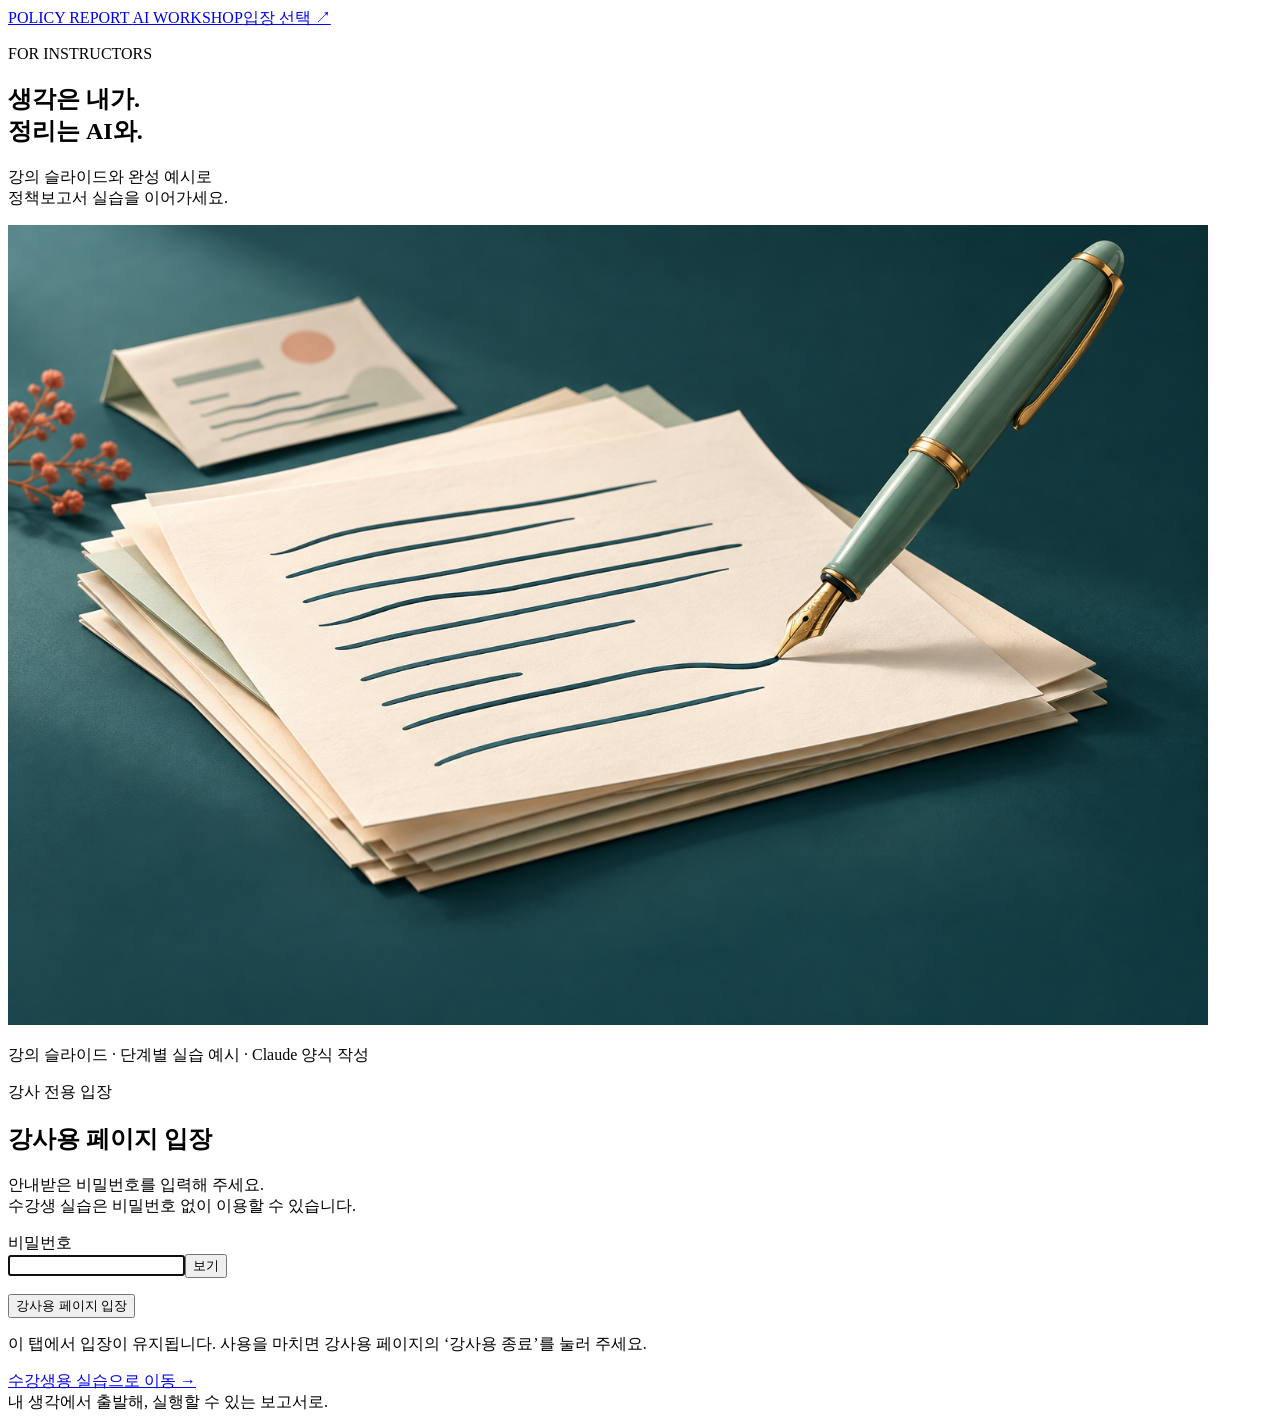
==== instructor-login.html @ c20743fd "Separate student six-step flow and instructor entry" ====
<!doctype html>
<html lang="ko">
<head>
  <meta charset="utf-8">
  <meta name="viewport" content="width=device-width, initial-scale=1">
  <meta name="theme-color" content="#123e3d">
  <meta name="robots" content="noindex">
  <title>강사용 입장 | AI와 함께 쓰는 정책보고서</title>
  <link rel="stylesheet" href="assets/css/instructor-login.css">
  <script src="assets/js/instructor-access.js"></script>
  <script src="assets/js/instructor-login.js" defer></script>
</head>
<body>
  <header class="login-header"><a class="login-brand" href="index.html">POLICY REPORT <span>AI WORKSHOP</span></a><a class="back-link" href="index.html">입장 선택 <span aria-hidden="true">↗</span></a></header>
  <main class="login-main">
    <section class="login-story" aria-label="강사용 안내">
      <p class="eyebrow">FOR INSTRUCTORS</p>
      <h1>생각은 내가.<br>정리는 AI와.</h1>
      <p class="story-description">강의 슬라이드와 완성 예시로<br>정책보고서 실습을 이어가세요.</p>
      <img src="images/steps/step-6.webp" alt="정책보고서 작성을 상징하는 문서 이미지" width="1200" height="800">
      <p class="story-caption">강의 슬라이드 · 단계별 실습 예시 · Claude 양식 작성</p>
    </section>
    <section class="login-panel" aria-labelledby="login-heading">
      <div class="login-copy"><p class="eyebrow">강사 전용 입장</p><h2 id="login-heading">강사용 페이지 입장</h2><p>안내받은 비밀번호를 입력해 주세요.<br>수강생 실습은 비밀번호 없이 이용할 수 있습니다.</p></div>
      <form id="instructor-login-form" class="login-form" aria-busy="false">
        <label for="instructor-password">비밀번호</label>
        <div class="password-field"><input id="instructor-password" type="password" autocomplete="current-password" required aria-describedby="login-error login-session-note" autofocus><button id="password-toggle" type="button" aria-pressed="false" aria-label="비밀번호 표시 전환">보기</button></div>
        <p id="login-error" class="login-error" role="alert" aria-live="polite"></p>
        <button id="instructor-login-submit" class="login-submit" type="submit">강사용 페이지 입장</button>
        <p id="login-session-note" class="session-note">이 탭에서 입장이 유지됩니다. 사용을 마치면 강사용 페이지의 ‘강사용 종료’를 눌러 주세요.</p>
      </form>
      <noscript><p class="login-error">강사용 입장에는 JavaScript가 필요합니다. 브라우저 설정에서 JavaScript를 켜 주세요.</p></noscript>
      <a class="student-link" href="practice.html">수강생용 실습으로 이동 <span aria-hidden="true">→</span></a>
    </section>
  </main>
  <footer class="login-footer">내 생각에서 출발해, 실행할 수 있는 보고서로.</footer>
</body>
</html>
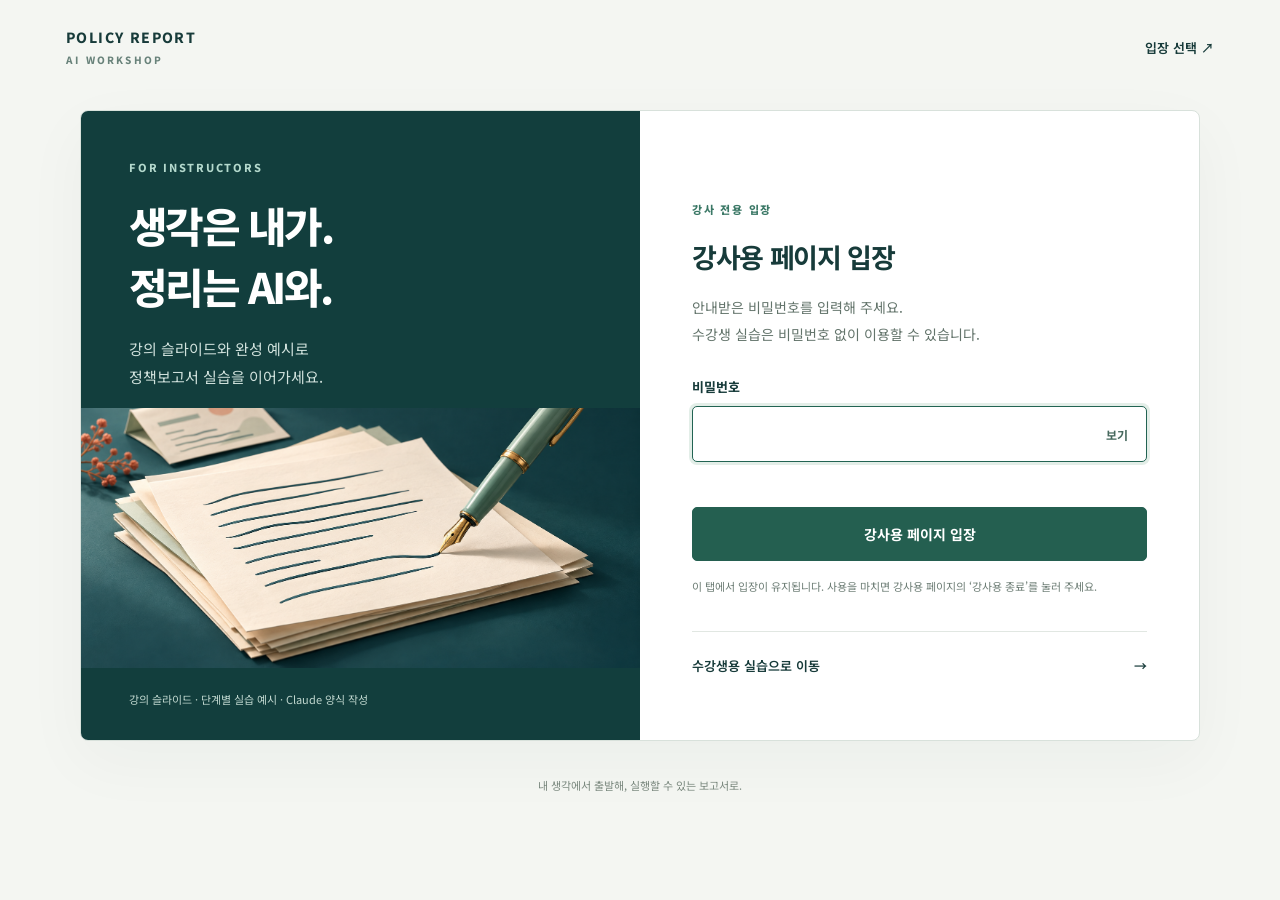
==== commit 1d370eb4: "Rework policy-report lesson into nine human-led stages" ====
--- a/instructor-login.html
+++ b/instructor-login.html
@@ -7,7 +7,7 @@
   <meta name="robots" content="noindex">
   <title>강사용 입장 | AI와 함께 쓰는 정책보고서</title>
   <link rel="stylesheet" href="assets/css/instructor-login.css">
-  <script src="assets/js/instructor-access.js"></script>
+  <script src="assets/js/instructor-access.js?v=20261019-nine-stages"></script>
   <script src="assets/js/instructor-login.js" defer></script>
 </head>
 <body>
--- a/assets/css/instructor-login.css
+++ b/assets/css/instructor-login.css
@@ -0,0 +1,39 @@
+@import url('https://fonts.googleapis.com/css2?family=Noto+Sans+KR:wght@400;500;600;700;800&display=swap');
+
+:root{color-scheme:light;font-family:'Noto Sans KR',sans-serif;color:#173b3a;background:#f4f6f2;font-synthesis:none}
+*{box-sizing:border-box}
+body{margin:0;min-width:320px}
+a{color:inherit;text-decoration:none}
+button,input{font:inherit}
+button,a,input{outline-offset:5px}
+button{cursor:pointer}
+button:disabled{cursor:wait;opacity:.65}
+.login-header{max-width:1220px;margin:auto;min-height:94px;padding:24px 36px;display:flex;align-items:center;justify-content:space-between;gap:24px}
+.login-brand{font-size:14px;letter-spacing:.1em;font-weight:800}
+.login-brand span{display:block;margin-top:5px;font-size:10px;letter-spacing:.22em;color:#68827a}
+.back-link{font-size:13px;font-weight:600}
+.login-main{display:grid;grid-template-columns:1fr 1fr;max-width:1120px;margin:16px auto 36px;background:#fff;border:1px solid #d8e1db;box-shadow:0 20px 65px #173b3a0a;border-radius:8px;overflow:hidden}
+.login-story{position:relative;background:#123e3d;color:#fff;min-height:600px;padding:48px 48px 30px;overflow:hidden}
+.eyebrow{margin:0 0 20px;font-size:11px;letter-spacing:.16em;font-weight:800;color:#3b7866}
+.login-story .eyebrow{color:#b4d9cd}
+.login-story h1{font-size:42px;line-height:1.45;letter-spacing:-.06em;margin:0 0 18px;font-weight:800}
+.story-description{font-size:15px;line-height:1.9;color:#d1e2dd;position:relative;z-index:1}
+.login-story img{display:block;width:calc(100% + 96px);height:260px;object-fit:cover;margin:16px -48px 0}
+.story-caption{font-size:11px;line-height:1.8;color:#c0d7cf;margin:22px 0 0}
+.login-panel{padding:68px 52px 42px;display:flex;flex-direction:column;justify-content:center}
+.login-copy h2{font-size:27px;letter-spacing:-.05em;margin:0 0 18px;color:#173b3a}
+.login-copy p:last-child{font-size:14px;color:#63746b;line-height:1.9;margin:0 0 30px}
+.login-form label{display:block;font-size:13px;font-weight:700;margin-bottom:10px}
+.password-field{display:flex;align-items:center;border:1px solid #b9cdc3;border-radius:5px;overflow:hidden;background:#fff}
+.password-field:focus-within{border-color:#226453;box-shadow:0 0 0 3px #e3eee8}
+.password-field input{min-width:0;width:100%;height:54px;border:0;outline:0;padding:14px 15px;font-size:18px;letter-spacing:.08em;background:transparent;color:#173b3a}
+.password-field button{white-space:nowrap;border:0;background:transparent;color:#47695e;font-size:12px;font-weight:700;padding:15px 18px}
+.password-field:has(input[aria-invalid="true"]){border-color:#b35242}
+.login-error{min-height:24px;margin:9px 0 12px;font-size:12px;line-height:1.7;color:#a53a2e}
+.login-submit{width:100%;min-height:54px;background:#245f50;color:white;border:1px solid #245f50;border-radius:5px;font-size:14px;font-weight:700}
+.login-submit:hover:not(:disabled){background:#194c40}
+.session-note{margin:16px 0 0;font-size:11px;line-height:1.8;color:#6e7e76}
+.student-link{margin-top:34px;padding-top:24px;border-top:1px solid #e1e7e2;font-size:13px;font-weight:600;display:flex;justify-content:space-between;gap:20px}
+.login-footer{text-align:center;font-size:11px;color:#7b897f;padding:0 24px 28px}
+@media(max-width:800px){.login-header{padding:24px;min-height:82px}.login-main{margin:0 20px 28px;grid-template-columns:1fr}.login-story{min-height:auto;padding:32px}.login-story h1{font-size:30px}.login-story img,.story-caption{display:none}.story-description{margin-bottom:0;font-size:13px}.login-panel{padding:38px 32px}.login-copy h2{font-size:24px}}
+@media(max-width:420px){.login-header{padding:20px}.login-main{margin-left:12px;margin-right:12px}.login-story,.login-panel{padding:28px 24px}.login-brand{font-size:12px}.back-link{font-size:12px}}
